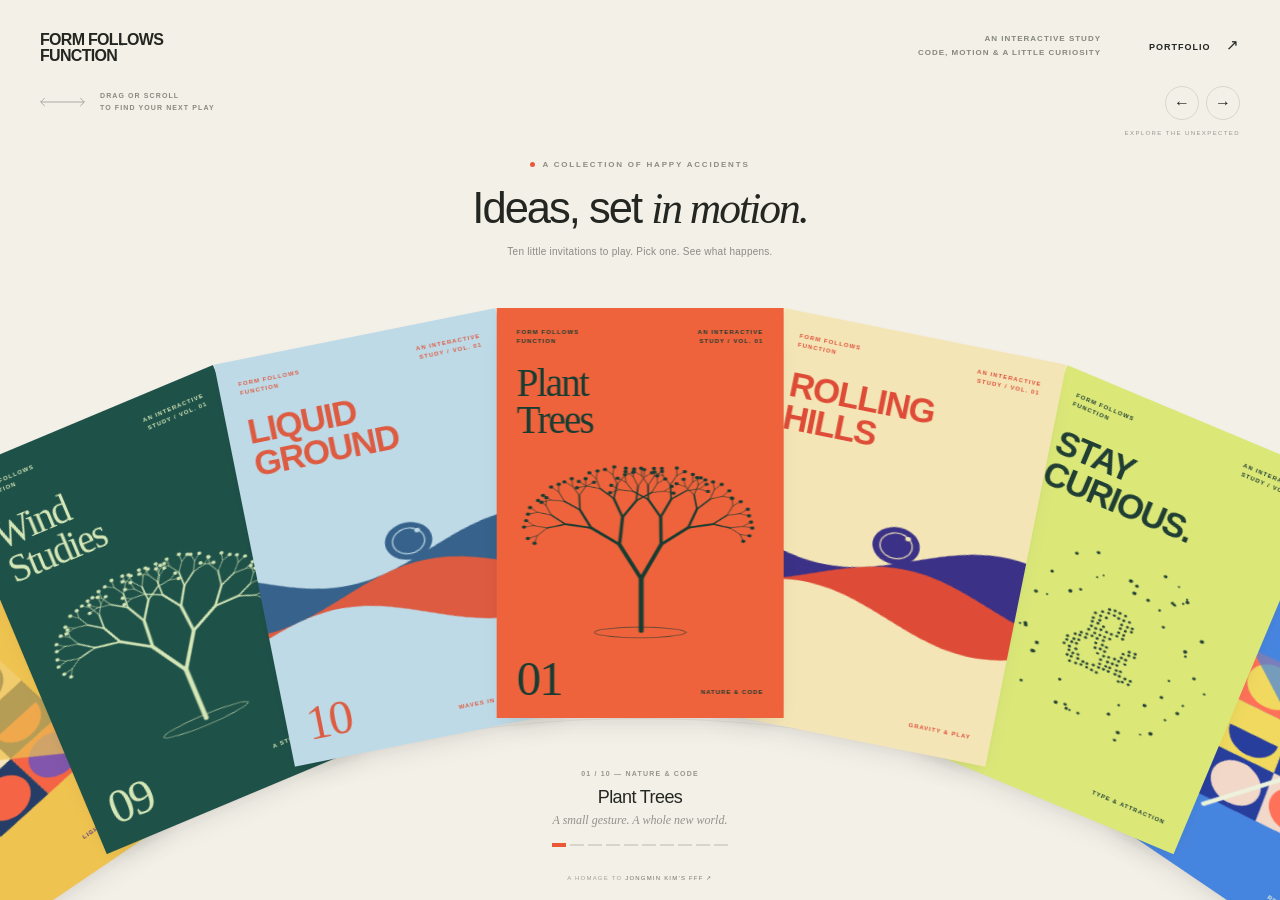
==== playground/index.html @ 3bd2ddfb "Add interactive canvas poster playground" ====
<!doctype html>
<html lang="en">
  <head>
    <meta charset="UTF-8" />
    <meta
      name="viewport"
      content="width=device-width, initial-scale=1, viewport-fit=cover"
    />
    <meta name="theme-color" content="#f3f0e8" />
    <meta
      name="description"
      content="Ten little invitations to play. An independent collection of interactive canvas experiments inspired by Jongmin Kim’s Form Follows Function."
    />
    <title>Form Follows Function — An Interactive Study</title>
    <link
      rel="icon"
      href="data:image/svg+xml,%3Csvg xmlns='http://www.w3.org/2000/svg' viewBox='0 0 32 32'%3E%3Crect width='32' height='32' rx='16' fill='%23ed5935'/%3E%3Cpath d='M10 23V9h12v3h-8v3h6v3h-6v5z' fill='%23f3f0e8'/%3E%3C/svg%3E"
    />
    <link rel="stylesheet" href="./style.css" />
    <script type="module" src="./script.js"></script>
  </head>
  <body>
    <main id="playground" class="playground">
      <header class="masthead">
        <a class="wordmark" href="./" aria-label="Form Follows Function home"
          ><span>FORM FOLLOWS</span
          ><span>FUNCTION<span class="wordmark-dot">*</span></span></a
        >
        <div class="masthead-right">
          <span class="edition"
            >AN INTERACTIVE STUDY<br />CODE, MOTION &amp; A LITTLE
            CURIOSITY</span
          ><a class="portfolio-link" href="../index.html"
            >PORTFOLIO <span aria-hidden="true">↗</span></a
          >
        </div>
      </header>

      <div class="intro" aria-hidden="true">
        <p class="micro-label">
          <span class="live-dot"></span> A COLLECTION OF HAPPY ACCIDENTS
        </p>
        <h1>Ideas, set <em>in motion.</em></h1>
        <p>Ten little invitations to play. Pick one. See what happens.</p>
      </div>

      <section
        id="wheel-stage"
        class="wheel-stage"
        aria-label="Interactive poster wheel. Drag, scroll, or use the left and right arrow keys. Press Enter to open."
        tabindex="0"
      >
        <div class="wheel-orbit" aria-hidden="true"></div>
        <div id="poster-wheel" class="poster-wheel"></div>
      </section>

      <footer class="wheel-footer">
        <div class="gesture-hint">
          <svg viewBox="0 0 66 18" aria-hidden="true">
            <path d="M1 9h64M7 3 1 9l6 6m52-12 6 6-6 6" /></svg
          ><span>DRAG OR SCROLL<br />TO FIND YOUR NEXT PLAY</span>
        </div>
        <div class="selection">
          <p id="selection-category" class="micro-label">
            01 / 10 — NATURE &amp; CODE
          </p>
          <h2 id="selection-title">Plant Trees</h2>
          <p id="selection-description">A small gesture. A whole new world.</p>
          <div
            id="wheel-progress"
            class="wheel-progress"
            aria-hidden="true"
          ></div>
        </div>
        <div class="wheel-controls">
          <div>
            <button
              id="previous-poster"
              type="button"
              aria-label="Previous poster"
            >
              ←</button
            ><button id="next-poster" type="button" aria-label="Next poster">
              →
            </button>
          </div>
          <span>EXPLORE THE UNEXPECTED</span>
        </div>
      </footer>
      <span class="homage-credit"
        >A HOMAGE TO
        <a
          href="https://fff.cmiscm.com/"
          target="_blank"
          rel="noopener noreferrer"
          >JONGMIN KIM’S FFF ↗</a
        ></span
      >
      <p id="wheel-announcement" class="sr-only" aria-live="polite"></p>
    </main>

    <section
      id="experiment-view"
      class="experiment-view"
      aria-label="Interactive canvas experiment"
      aria-modal="true"
      role="dialog"
      hidden
    >
      <canvas
        id="experiment-canvas"
        aria-label="Interactive artwork. See the instructions below."
      ></canvas>
      <header class="experiment-header">
        <button
          id="back-button"
          class="back-button"
          type="button"
          aria-label="Back to poster wheel"
        >
          <span class="back-disc" aria-hidden="true">↖</span
          ><span class="back-label">BACK TO THE WHEEL</span>
        </button>
        <div class="experiment-label">
          <span id="experiment-number">01 / 10</span>
          <h2 id="experiment-title">Plant Trees</h2>
        </div>
        <span class="experiment-medium"
          >HTML5 CANVAS<br />AN INTERACTIVE STUDY</span
        >
      </header>
      <div class="experiment-instruction">
        <span class="instruction-dot" aria-hidden="true"></span>
        <p id="experiment-instruction">
          Click to plant. Drag to grow a forest. Move to make wind.
        </p>
        <span class="escape-hint">ESC TO RETURN</span>
      </div>
    </section>
    <div
      id="transition-layer"
      class="transition-layer"
      aria-hidden="true"
    ></div>
    <noscript
      ><p class="no-script">
        This playground needs JavaScript to move. Please enable it, or
        <a href="../index.html">visit the portfolio</a>.
      </p></noscript
    >
  </body>
</html>
---- playground/style.css ----
@charset "UTF-8";
:root {
  --paper: #f3f0e8;
  --ink: #242621;
  --muted: #85877d;
  --accent: #eb5837;
  font-family: Arial, Helvetica, "Malgun Gothic", sans-serif;
  color: var(--ink);
  background: var(--paper);
  font-synthesis: none;
  color-scheme: light;
}
* {
  box-sizing: border-box;
}
html,
body {
  width: 100%;
  height: 100%;
  margin: 0;
  overflow: hidden;
}
body {
  -webkit-font-smoothing: antialiased;
}
button,
a {
  -webkit-tap-highlight-color: transparent;
}
button {
  font: inherit;
  cursor: pointer;
}
a {
  color: inherit;
  text-decoration: none;
}
button:focus-visible,
a:focus-visible {
  outline: 2px solid currentColor;
  outline-offset: 6px;
}
[hidden] {
  display: none !important;
}
h1,
h2,
p {
  margin: 0;
}
button {
  color: inherit;
}
.playground {
  position: fixed;
  inset: 0;
  overflow: clip;
  background: var(--paper);
}
.masthead {
  position: absolute;
  z-index: 5;
  top: 32px;
  left: 40px;
  right: 40px;
  display: flex;
  justify-content: space-between;
  align-items: flex-start;
  pointer-events: none;
}
.masthead a {
  pointer-events: auto;
}
.wordmark {
  font-size: 16px;
  font-weight: 900;
  letter-spacing: -0.7px;
  line-height: 0.97;
}
.wordmark > span {
  display: block;
}
.wordmark-dot {
  position: relative;
  top: -6px;
  margin-left: 3px;
  font-size: 8px;
  font-weight: 400;
  vertical-align: top;
}
.masthead-right {
  display: flex;
  align-items: flex-start;
  gap: 48px;
}
.edition,
.portfolio-link {
  font-size: 8px;
  font-weight: 600;
  letter-spacing: 1px;
  line-height: 1.7;
}
.edition {
  color: #85877d;
  text-align: right;
}
.portfolio-link {
  font-size: 9px;
}
.portfolio-link span {
  display: inline-block;
  margin-left: 12px;
  font-size: 15px;
}
.intro {
  position: absolute;
  z-index: 0;
  top: clamp(115px, 17.5vh, 175px);
  left: 20px;
  right: 20px;
  text-align: center;
  pointer-events: none;
}
.micro-label {
  font-size: 8px;
  letter-spacing: 1.8px;
  font-weight: 600;
  line-height: 1.7;
}
.intro .micro-label {
  color: #8b8c82;
  display: flex;
  gap: 7px;
  align-items: center;
  justify-content: center;
}
.live-dot {
  width: 5px;
  height: 5px;
  border-radius: 50%;
  background: var(--accent);
}
.intro h1 {
  margin-top: 14px;
  font-size: clamp(29px, 3.4vw, 46px);
  font-weight: 400;
  letter-spacing: -2px;
  line-height: 1.1;
}
.intro h1 em {
  font-family: Georgia, "Times New Roman", serif;
  font-weight: 400;
}
.intro > p:last-child {
  margin-top: 13px;
  color: #8a8b82;
  font-size: 10px;
  letter-spacing: 0.25px;
}
.wheel-stage {
  position: absolute;
  inset: 0;
  z-index: 1;
  touch-action: none;
  cursor: grab;
  outline: none;
  user-select: none;
  -webkit-user-select: none;
}
.wheel-stage.is-dragging {
  cursor: grabbing;
}
.wheel-stage:focus-visible {
  outline: 1px dashed #85877d;
  outline-offset: -10px;
}
.poster-wheel {
  position: absolute;
  inset: 0;
  perspective: 1600px;
}
.poster {
  position: absolute;
  left: 0;
  top: 0;
  display: block;
  padding: 0;
  border: 0;
  overflow: hidden;
  background: var(--poster-bg);
  color: var(--poster-ink);
  text-align: left;
  transform-origin: 50% 50%;
  will-change: transform;
  box-shadow:
    0 4px 10px #28241c08,
    0 15px 28px -15px #28241c22;
  cursor: inherit;
  backface-visibility: hidden;
  contain: layout style;
  isolation: isolate;
}
.poster:focus-visible {
  outline: 3px solid var(--poster-ink);
  outline-offset: 8px;
}
.poster-inner {
  position: absolute;
  inset: 0;
  display: flex;
  flex-direction: column;
  padding: 20px;
  overflow: hidden;
  pointer-events: none;
}
.poster-topline {
  display: flex;
  justify-content: space-between;
  align-items: flex-start;
  font-size: 6px;
  letter-spacing: 1.1px;
  font-weight: 700;
  line-height: 1.5;
}
.poster-topline .poster-series {
  max-width: 85px;
  text-align: right;
}
.poster-title {
  z-index: 2;
  margin-top: 18px;
  font-size: 35px;
  line-height: 0.95;
  font-weight: 900;
  letter-spacing: -1.5px;
  white-space: pre-line;
}
.poster.is-serif .poster-title {
  font-family: Georgia, "Times New Roman", serif;
  font-size: 39px;
  font-weight: 400;
  letter-spacing: -1.8px;
}
.poster-art {
  position: absolute;
  left: 0;
  top: 25%;
  width: 100%;
  height: 60%;
  pointer-events: none;
}
.poster-bottomline {
  margin-top: auto;
  z-index: 2;
  display: flex;
  align-items: flex-end;
  justify-content: space-between;
}
.poster-number {
  font-family: Georgia, "Times New Roman", serif;
  font-size: 49px;
  line-height: 0.8;
  letter-spacing: -2px;
}
.poster-category {
  max-width: 105px;
  text-align: right;
  font-size: 6px;
  font-weight: 600;
  letter-spacing: 1px;
  line-height: 1.6;
}
.poster-open-mark {
  position: absolute;
  right: 18px;
  top: 50%;
  width: 28px;
  height: 28px;
  display: grid;
  place-items: center;
  border: 1px solid currentColor;
  border-radius: 50%;
  font-size: 17px;
  opacity: 0;
  transform: translateY(10px);
  transition:
    opacity 0.2s,
    transform 0.2s;
}
.poster.is-current:hover .poster-open-mark {
  opacity: 0.7;
  transform: translateY(0);
}
.wheel-orbit {
  position: absolute;
  left: 50%;
  width: var(--orbit-size, 2000px);
  height: var(--orbit-size, 2000px);
  top: var(--orbit-top, 600px);
  border: 1px solid #d9d6cb;
  border-radius: 50%;
  transform: translateX(-50%);
  opacity: 0.45;
  pointer-events: none;
}
.wheel-footer {
  position: absolute;
  z-index: 4;
  bottom: 54px;
  left: 40px;
  right: 40px;
  display: grid;
  grid-template-columns: 1fr minmax(240px, 1.4fr) 1fr;
  align-items: end;
  pointer-events: none;
}
.gesture-hint {
  display: flex;
  gap: 15px;
  align-items: center;
  color: #888a80;
  font-size: 7px;
  font-weight: 600;
  letter-spacing: 1.1px;
  line-height: 1.7;
}
.gesture-hint svg {
  width: 45px;
  height: 18px;
  fill: none;
  stroke: currentColor;
  stroke-width: 1;
}
.selection {
  text-align: center;
}
.selection .micro-label {
  font-size: 7px;
  color: #95968c;
  letter-spacing: 1.2px;
}
.selection h2 {
  margin-top: 7px;
  font-size: 18px;
  font-weight: 500;
  letter-spacing: -0.6px;
}
.selection > p:last-of-type {
  margin-top: 5px;
  color: #92938a;
  font-family: Georgia, serif;
  font-size: 12px;
  font-style: italic;
}
.wheel-progress {
  display: flex;
  justify-content: center;
  gap: 4px;
  margin-top: 16px;
}
.wheel-progress i {
  display: block;
  width: 14px;
  height: 2px;
  background: #d6d5ca;
  transition:
    background 0.2s,
    transform 0.2s;
}
.wheel-progress i.is-current {
  background: var(--accent);
  transform: scaleY(2);
}
.wheel-controls {
  justify-self: end;
  text-align: right;
}
.wheel-controls > div {
  display: flex;
  gap: 7px;
  justify-content: flex-end;
}
.wheel-controls button {
  width: 34px;
  height: 34px;
  border: 1px solid #d8d7cc;
  border-radius: 50%;
  background: transparent;
  font-size: 16px;
  pointer-events: auto;
  transition:
    background 0.2s,
    color 0.2s;
}
.wheel-controls button:hover {
  background: var(--ink);
  color: var(--paper);
}
.wheel-controls > span {
  display: block;
  margin-top: 10px;
  color: #97988f;
  font-size: 6px;
  letter-spacing: 1.4px;
}
.homage-credit {
  position: absolute;
  z-index: 5;
  bottom: 19px;
  left: 40px;
  color: #a2a396;
  font-size: 6px;
  font-weight: 500;
  letter-spacing: 1.2px;
}
.homage-credit a {
  color: #72766b;
}
.homage-credit a:hover {
  text-decoration: underline;
}
.sr-only {
  position: absolute;
  width: 1px;
  height: 1px;
  overflow: hidden;
  clip: rect(0, 0, 0, 0);
  white-space: nowrap;
}
.experiment-view {
  position: fixed;
  z-index: 10;
  inset: 0;
  overflow: hidden;
  background: var(--scene-bg, #f85b31);
  color: var(--scene-ink, #142d29);
  touch-action: none;
}
.experiment-view canvas {
  position: absolute;
  inset: 0;
  width: 100%;
  height: 100%;
  display: block;
  touch-action: none;
}
.experiment-header {
  position: absolute;
  z-index: 2;
  top: 28px;
  left: 32px;
  right: 32px;
  display: flex;
  align-items: center;
  justify-content: space-between;
  gap: 20px;
  pointer-events: none;
}
.back-button {
  display: flex;
  align-items: center;
  gap: 12px;
  padding: 0;
  border: 0;
  background: none;
  pointer-events: auto;
}
.back-disc {
  width: 46px;
  height: 46px;
  display: grid;
  place-items: center;
  background: var(--scene-ink);
  color: var(--scene-bg);
  border-radius: 50%;
  font-size: 25px;
  transform: rotate(-90deg);
  transition: transform 0.6s cubic-bezier(0.16, 1, 0.3, 1);
}
.experiment-view.is-open .back-disc {
  transform: rotate(0deg);
}
.back-button:hover .back-disc {
  transform: rotate(-45deg);
}
.back-label {
  font-size: 7px;
  font-weight: 700;
  letter-spacing: 1.3px;
}
.experiment-label {
  text-align: center;
}
.experiment-label > span {
  font-size: 7px;
  font-weight: 600;
  letter-spacing: 2px;
  opacity: 0.65;
}
.experiment-label h2 {
  margin-top: 5px;
  font-size: 14px;
  font-weight: 600;
  letter-spacing: -0.2px;
}
.experiment-medium {
  font-size: 6px;
  letter-spacing: 1.3px;
  line-height: 1.7;
  text-align: right;
  opacity: 0.6;
}
.experiment-instruction {
  position: absolute;
  z-index: 2;
  bottom: max(28px, env(safe-area-inset-bottom));
  left: 32px;
  right: 32px;
  display: flex;
  align-items: center;
  gap: 10px;
  pointer-events: none;
}
.instruction-dot {
  width: 5px;
  height: 5px;
  border-radius: 50%;
  background: currentColor;
  flex: none;
}
.experiment-instruction p {
  font-size: 10px;
  letter-spacing: 0.2px;
  opacity: 0.85;
}
.escape-hint {
  margin-left: auto;
  font-size: 6px;
  letter-spacing: 1.5px;
  opacity: 0.55;
}
.transition-layer {
  position: fixed;
  inset: 0;
  z-index: 20;
  pointer-events: none;
}
.transition-poster {
  position: fixed;
  margin: 0;
  overflow: hidden;
  will-change: transform, width, height, left, top;
  border-radius: 0;
  box-shadow: 0 18px 60px #141a1918;
}
.transition-poster .poster-inner {
  width: 100%;
  height: 100%;
}
.transition-snapshot {
  position: absolute;
  inset: 0;
  width: 100%;
  height: 100%;
  object-fit: cover;
}
.no-script {
  position: fixed;
  z-index: 30;
  bottom: 10px;
  left: 15px;
  right: 15px;
  background: var(--paper);
  padding: 20px;
  font-size: 14px;
}
.no-script a {
  text-decoration: underline;
}
@media (max-width: 700px) {
  .masthead {
    top: 24px;
    left: 22px;
    right: 22px;
  }
  .wordmark {
    font-size: 13px;
  }
  .edition {
    display: none;
  }
  .masthead-right {
    gap: 0;
  }
  .portfolio-link {
    font-size: 7px;
  }
  .intro {
    top: 15.5vh;
  }
  .intro h1 {
    font-size: 35px;
    letter-spacing: -1.6px;
  }
  .intro .micro-label {
    font-size: 6px;
    letter-spacing: 1.3px;
  }
  .intro > p:last-child {
    max-width: 250px;
    margin: 12px auto 0;
    font-size: 9px;
    line-height: 1.7;
  }
  .wheel-footer {
    left: 22px;
    right: 22px;
    bottom: 63px;
    display: block;
  }
  .selection h2 {
    font-size: 18px;
  }
  .selection > p:last-of-type {
    font-size: 11px;
  }
  .wheel-progress {
    margin-top: 13px;
  }
  .gesture-hint {
    position: fixed;
    bottom: 23px;
    left: 22px;
    font-size: 5px;
    gap: 8px;
    letter-spacing: 0.7px;
  }
  .gesture-hint svg {
    width: 28px;
  }
  .wheel-controls {
    position: fixed;
    right: 22px;
    bottom: 20px;
  }
  .wheel-controls > span {
    display: none;
  }
  .wheel-controls button {
    width: 30px;
    height: 30px;
  }
  .homage-credit {
    display: none;
  }
  .poster-inner {
    padding: 18px;
  }
  .poster-title {
    font-size: 32px;
  }
  .poster.is-serif .poster-title {
    font-size: 36px;
  }
  .poster-number {
    font-size: 43px;
  }
  .poster-category {
    font-size: 5px;
    max-width: 86px;
  }
  .poster-topline {
    font-size: 5px;
  }
  .experiment-header {
    top: max(20px, env(safe-area-inset-top));
    left: 20px;
    right: 20px;
    gap: 10px;
  }
  .back-disc {
    width: 42px;
    height: 42px;
    font-size: 23px;
  }
  .back-label,
  .experiment-medium {
    display: none;
  }
  .experiment-label {
    text-align: right;
  }
  .experiment-label h2 {
    font-size: 12px;
  }
  .experiment-instruction {
    bottom: max(24px, env(safe-area-inset-bottom));
    left: 22px;
    right: 22px;
    align-items: flex-start;
  }
  .experiment-instruction p {
    font-size: 10px;
    line-height: 1.7;
    max-width: 280px;
  }
  .instruction-dot {
    margin-top: 6px;
  }
  .escape-hint {
    display: none;
  }
}
@media (max-height: 600px) {
  .masthead {
    top: 20px;
  }
  .intro {
    top: 72px;
  }
  .intro h1 {
    margin-top: 8px;
    font-size: 28px;
  }
  .intro > p:last-child,
  .intro .micro-label {
    display: none;
  }
  .wheel-footer {
    bottom: 22px;
  }
  .selection > p:last-of-type,
  .wheel-progress {
    display: none;
  }
  .homage-credit,
  .gesture-hint {
    display: none;
  }
  .wheel-controls {
    bottom: 20px;
  }
  .selection h2 {
    font-size: 15px;
  }
  .experiment-header {
    top: 17px;
  }
  .experiment-instruction {
    bottom: 17px;
  }
  .poster-title {
    font-size: 26px;
  }
  .poster.is-serif .poster-title {
    font-size: 29px;
  }
  .poster-number {
    font-size: 34px;
  }
  .poster-inner {
    padding: 15px;
  }
  .poster-topline,
  .poster-category {
    font-size: 5px;
  }
}
@media (prefers-reduced-motion: reduce) {
  *,
  *::before,
  *::after {
    transition-duration: 0.15s !important;
  }
}

/* Keep controls in the quiet margin, away from the sweeping poster edges. */
.selection {
  grid-column: 2;
}
.gesture-hint {
  position: fixed;
  top: 90px;
  bottom: auto;
  left: 40px;
}
.wheel-controls {
  position: fixed;
  top: 86px;
  bottom: auto;
  right: 40px;
}
.homage-credit {
  left: 50%;
  transform: translateX(-50%);
  white-space: nowrap;
}
.experiment-label {
  padding: 8px 12px;
  border-radius: 7px;
  background: var(--scene-bg);
}
.back-label {
  padding: 6px 8px;
  border-radius: 4px;
  background: var(--scene-bg);
}
.experiment-medium {
  padding: 6px 8px;
  border-radius: 4px;
  background: var(--scene-bg);
}
.experiment-instruction {
  right: auto;
  max-width: calc(100% - 64px);
  padding: 11px 15px;
  border-radius: 30px;
  background: var(--scene-bg);
}
.escape-hint {
  position: fixed;
  right: 32px;
  bottom: 31px;
  padding: 6px 8px;
  border-radius: 4px;
  background: var(--scene-bg);
}
@media (max-width: 700px) {
  .gesture-hint {
    top: 84px;
    bottom: auto;
    left: 22px;
  }
  .wheel-controls {
    top: 79px;
    bottom: auto;
    right: 22px;
  }
  .homage-credit {
    display: block;
    font-size: 5px;
    bottom: 14px;
    letter-spacing: 0.8px;
  }
  .experiment-instruction {
    max-width: calc(100% - 40px);
    left: 20px;
    padding: 9px 13px;
    border-radius: 20px;
  }
  .experiment-label {
    padding: 6px 8px;
  }
  .escape-hint {
    display: none;
  }
}
@media (max-height: 600px) {
  .gesture-hint,
  .homage-credit {
    display: none;
  }
  .wheel-controls {
    top: auto;
    bottom: 20px;
    right: 22px;
  }
  .experiment-instruction {
    padding: 7px 12px;
  }
  .escape-hint {
    bottom: 22px;
  }
}
@media (min-width: 701px) and (max-height: 600px) {
  .wheel-controls {
    top: 76px;
    bottom: auto;
  }
  .wheel-controls > span {
    display: none;
  }
}
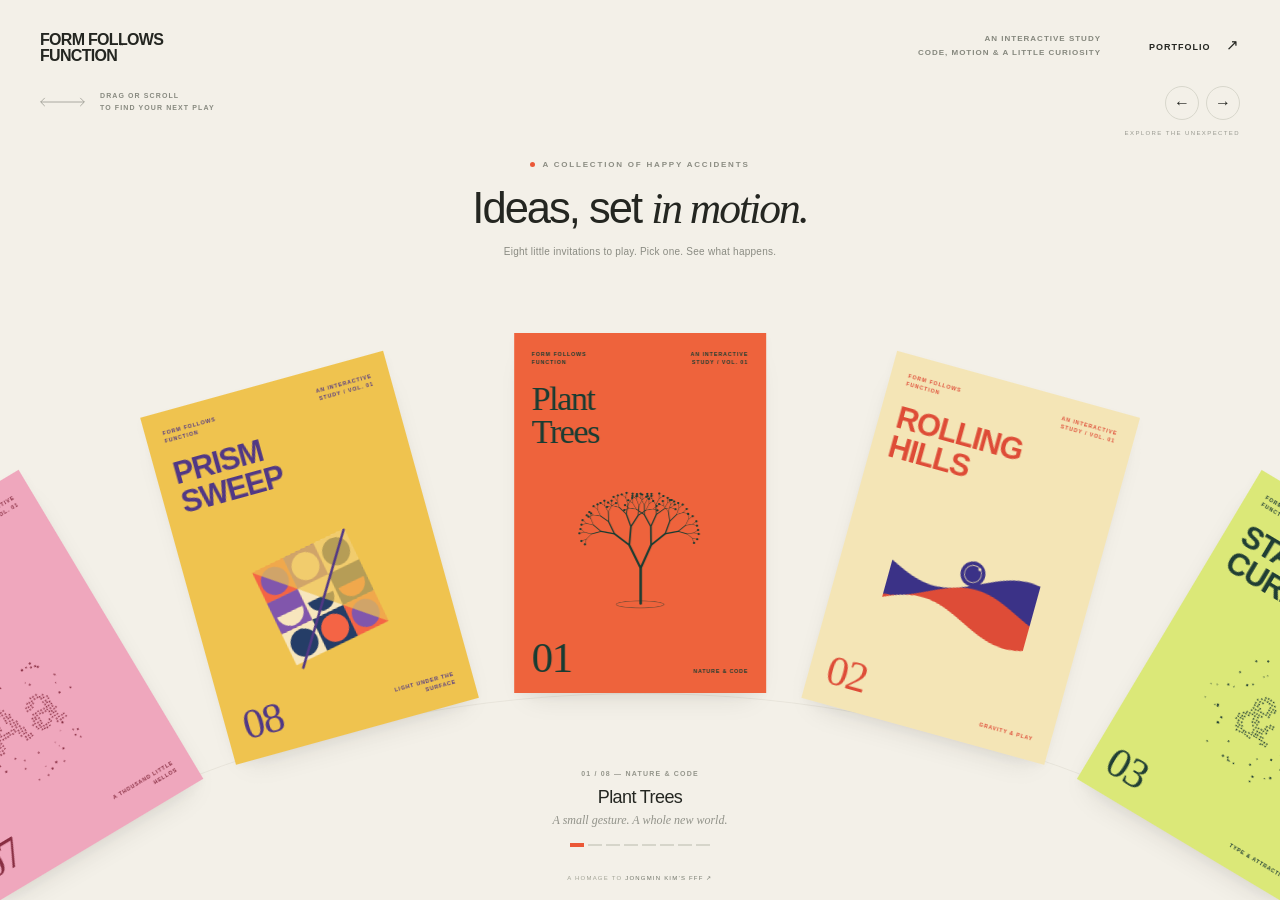
==== commit b31063a8: "Space eight interactive posters without overlap" ====
--- a/playground/index.html
+++ b/playground/index.html
@@ -9,20 +9,23 @@
     <meta name="theme-color" content="#f3f0e8" />
     <meta
       name="description"
-      content="Ten little invitations to play. An independent collection of interactive canvas experiments inspired by Jongmin Kim’s Form Follows Function."
+      content="Eight little invitations to play. An independent collection of interactive canvas experiments inspired by Jongmin Kim’s Form Follows Function."
     />
     <title>Form Follows Function — An Interactive Study</title>
     <link
       rel="icon"
       href="data:image/svg+xml,%3Csvg xmlns='http://www.w3.org/2000/svg' viewBox='0 0 32 32'%3E%3Crect width='32' height='32' rx='16' fill='%23ed5935'/%3E%3Cpath d='M10 23V9h12v3h-8v3h6v3h-6v5z' fill='%23f3f0e8'/%3E%3C/svg%3E"
     />
-    <link rel="stylesheet" href="./style.css" />
-    <script type="module" src="./script.js"></script>
+    <link rel="stylesheet" href="/playground/style.css" />
+    <script type="module" src="/playground/script.js"></script>
   </head>
   <body>
     <main id="playground" class="playground">
       <header class="masthead">
-        <a class="wordmark" href="./" aria-label="Form Follows Function home"
+        <a
+          class="wordmark"
+          href="/playground/"
+          aria-label="Form Follows Function home"
           ><span>FORM FOLLOWS</span
           ><span>FUNCTION<span class="wordmark-dot">*</span></span></a
         >
@@ -41,7 +44,7 @@
           <span class="live-dot"></span> A COLLECTION OF HAPPY ACCIDENTS
         </p>
         <h1>Ideas, set <em>in motion.</em></h1>
-        <p>Ten little invitations to play. Pick one. See what happens.</p>
+        <p>Eight little invitations to play. Pick one. See what happens.</p>
       </div>
 
       <section
@@ -62,7 +65,7 @@
         </div>
         <div class="selection">
           <p id="selection-category" class="micro-label">
-            01 / 10 — NATURE &amp; CODE
+            01 / 08 — NATURE &amp; CODE
           </p>
           <h2 id="selection-title">Plant Trees</h2>
           <p id="selection-description">A small gesture. A whole new world.</p>
@@ -122,7 +125,7 @@
           ><span class="back-label">BACK TO THE WHEEL</span>
         </button>
         <div class="experiment-label">
-          <span id="experiment-number">01 / 10</span>
+          <span id="experiment-number">01 / 08</span>
           <h2 id="experiment-title">Plant Trees</h2>
         </div>
         <span class="experiment-medium"
--- a/playground/style.css
+++ b/playground/style.css
@@ -209,7 +209,7 @@
   inset: 0;
   display: flex;
   flex-direction: column;
-  padding: 20px;
+  padding: calc(20px * var(--card-scale, 1));
   overflow: hidden;
   pointer-events: none;
 }
@@ -217,36 +217,37 @@
   display: flex;
   justify-content: space-between;
   align-items: flex-start;
-  font-size: 6px;
-  letter-spacing: 1.1px;
+  font-size: calc(6px * var(--card-scale, 1));
+  letter-spacing: calc(1.1px * var(--card-scale, 1));
   font-weight: 700;
   line-height: 1.5;
 }
 .poster-topline .poster-series {
-  max-width: 85px;
+  max-width: calc(85px * var(--card-scale, 1));
   text-align: right;
 }
 .poster-title {
   z-index: 2;
-  margin-top: 18px;
-  font-size: 35px;
+  margin-top: calc(18px * var(--card-scale, 1));
+  font-size: calc(35px * var(--card-scale, 1));
   line-height: 0.95;
   font-weight: 900;
-  letter-spacing: -1.5px;
+  letter-spacing: calc(-1.5px * var(--card-scale, 1));
   white-space: pre-line;
 }
 .poster.is-serif .poster-title {
   font-family: Georgia, "Times New Roman", serif;
-  font-size: 39px;
+  font-size: calc(39px * var(--card-scale, 1));
   font-weight: 400;
-  letter-spacing: -1.8px;
+  letter-spacing: calc(-1.8px * var(--card-scale, 1));
 }
 .poster-art {
   position: absolute;
   left: 0;
-  top: 25%;
+  top: 34%;
   width: 100%;
-  height: 60%;
+  height: 46%;
+  object-fit: contain;
   pointer-events: none;
 }
 .poster-bottomline {
@@ -258,16 +259,16 @@
 }
 .poster-number {
   font-family: Georgia, "Times New Roman", serif;
-  font-size: 49px;
+  font-size: calc(49px * var(--card-scale, 1));
   line-height: 0.8;
-  letter-spacing: -2px;
+  letter-spacing: calc(-2px * var(--card-scale, 1));
 }
 .poster-category {
-  max-width: 105px;
+  max-width: calc(105px * var(--card-scale, 1));
   text-align: right;
-  font-size: 6px;
+  font-size: calc(6px * var(--card-scale, 1));
   font-weight: 600;
-  letter-spacing: 1px;
+  letter-spacing: calc(1px * var(--card-scale, 1));
   line-height: 1.6;
 }
 .poster-open-mark {
@@ -653,25 +654,6 @@
   .homage-credit {
     display: none;
   }
-  .poster-inner {
-    padding: 18px;
-  }
-  .poster-title {
-    font-size: 32px;
-  }
-  .poster.is-serif .poster-title {
-    font-size: 36px;
-  }
-  .poster-number {
-    font-size: 43px;
-  }
-  .poster-category {
-    font-size: 5px;
-    max-width: 86px;
-  }
-  .poster-topline {
-    font-size: 5px;
-  }
   .experiment-header {
     top: max(20px, env(safe-area-inset-top));
     left: 20px;
@@ -748,22 +730,6 @@
   }
   .experiment-instruction {
     bottom: 17px;
-  }
-  .poster-title {
-    font-size: 26px;
-  }
-  .poster.is-serif .poster-title {
-    font-size: 29px;
-  }
-  .poster-number {
-    font-size: 34px;
-  }
-  .poster-inner {
-    padding: 15px;
-  }
-  .poster-topline,
-  .poster-category {
-    font-size: 5px;
   }
 }
 @media (prefers-reduced-motion: reduce) {
